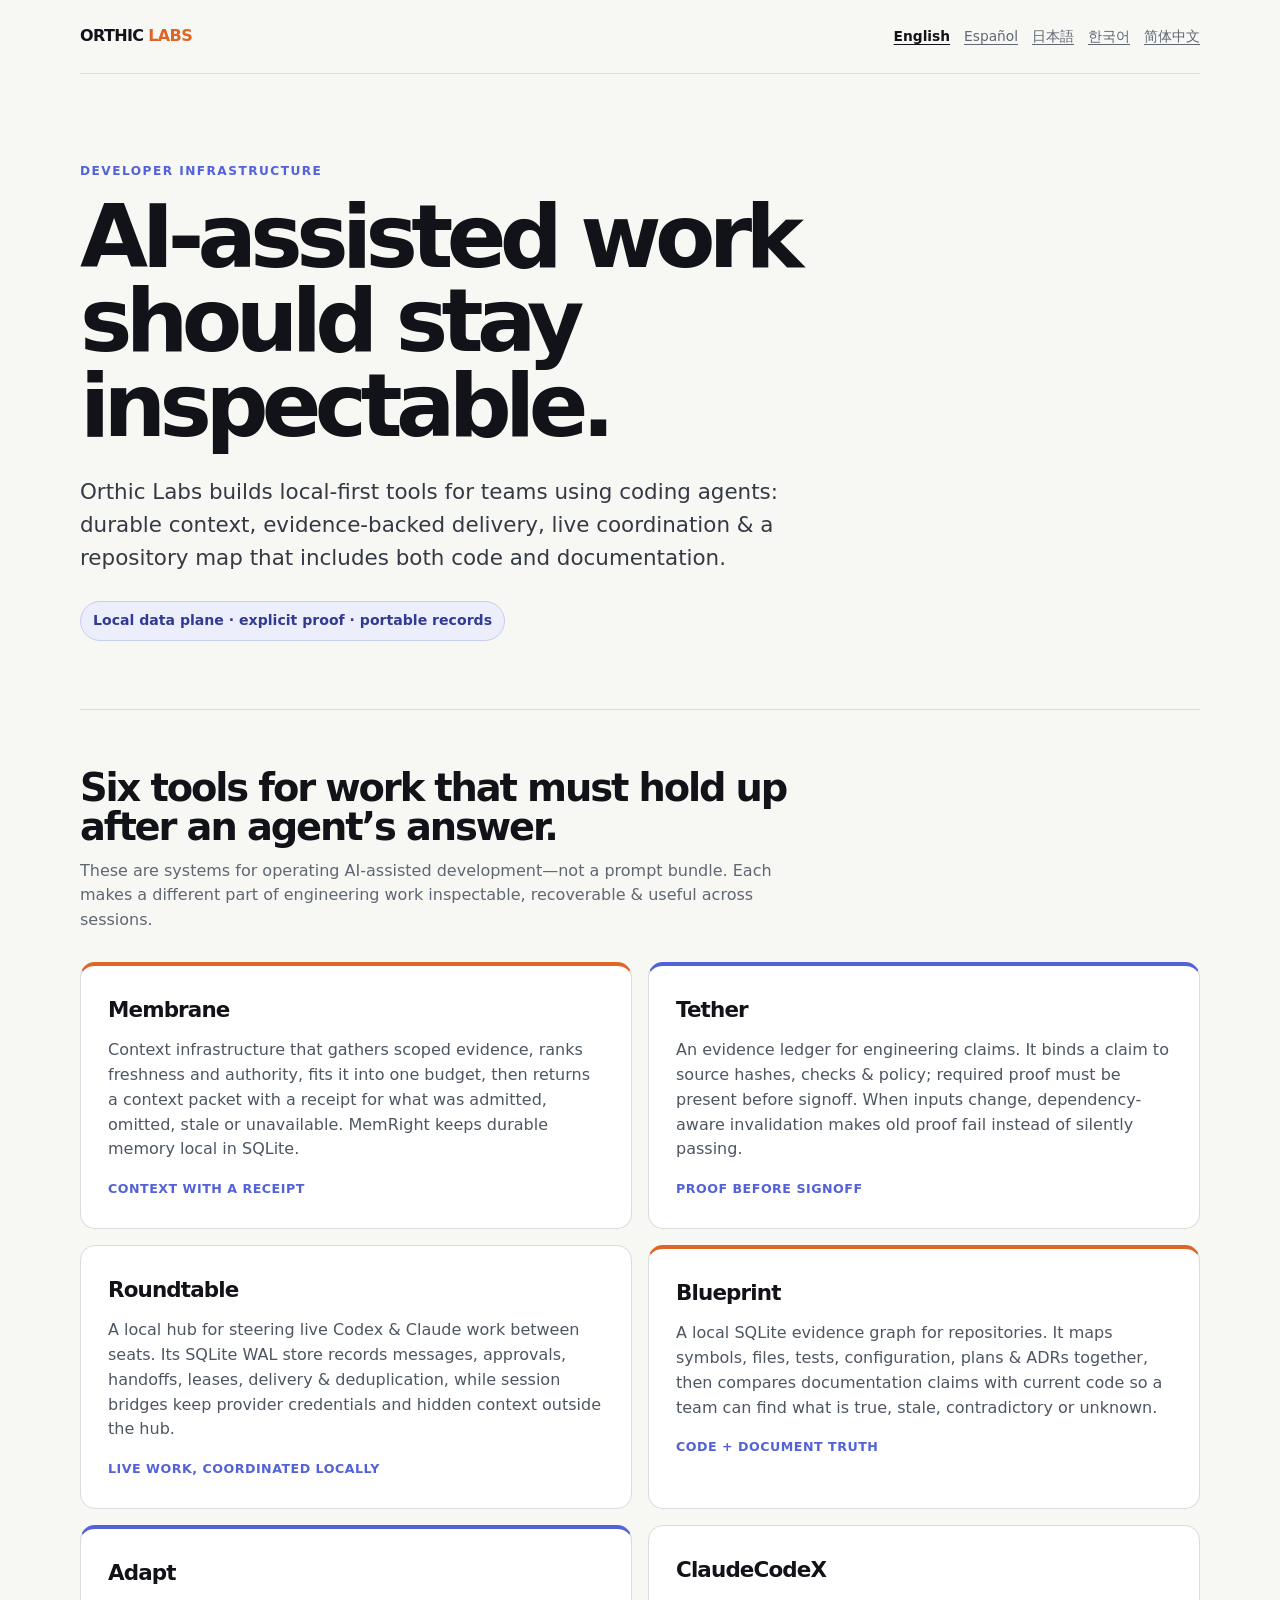
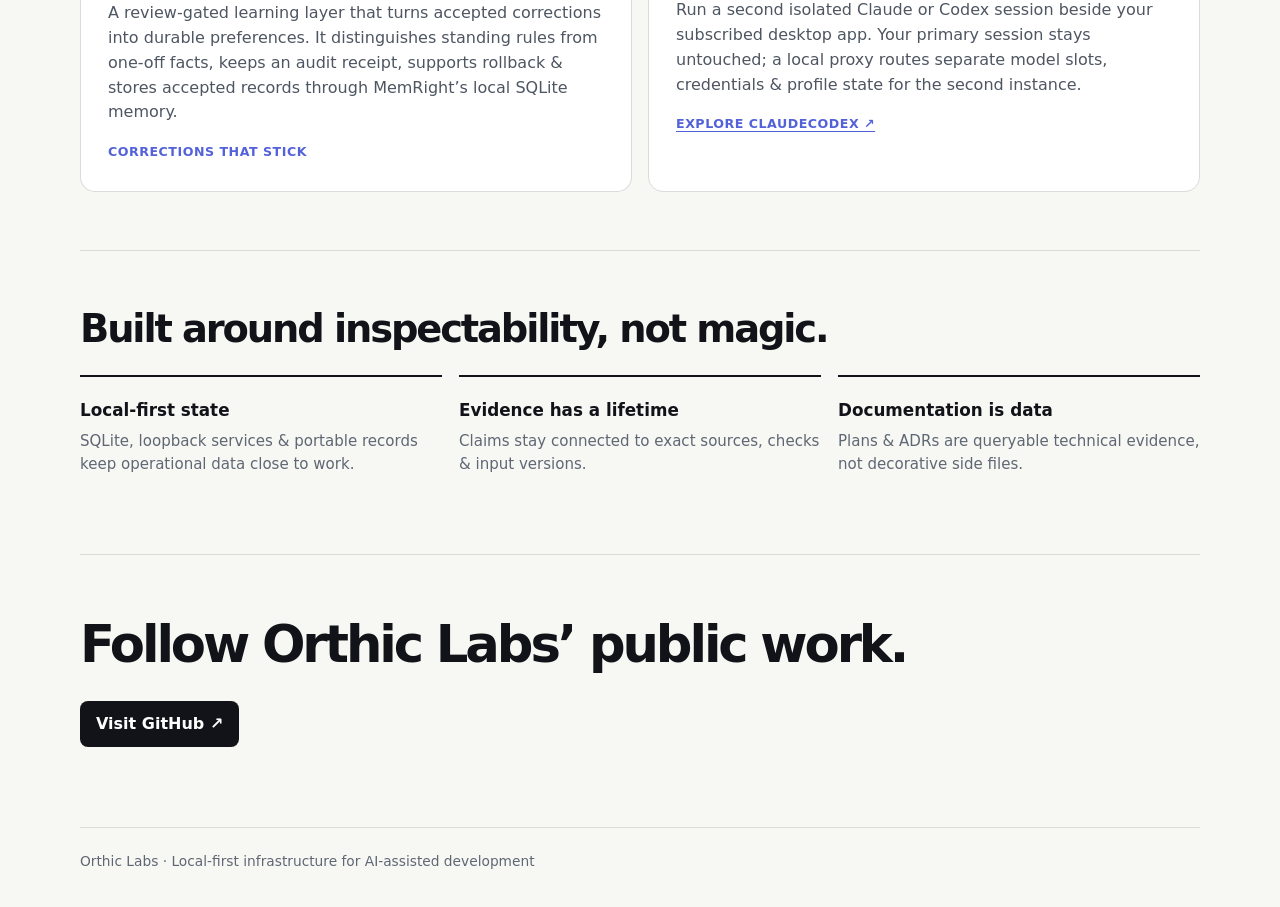
==== index.html @ ef8b1b25 "feat: launch multilingual Orthic Labs discovery site" ====
<!doctype html>
<html lang="en">
<head>
  <meta charset="utf-8">
  <meta name="viewport" content="width=device-width, initial-scale=1">
  <title>Orthic Labs — Local-first infrastructure for AI-assisted development</title>
  <meta name="description" content="Orthic Labs builds local-first developer tools for durable context, evidence-backed signoff, multi-agent delivery & code-and-document truth.">
  <meta name="robots" content="index,follow">
  <link rel="canonical" href="https://orthic-labs.github.io/">
  <link rel="alternate" hreflang="en" href="https://orthic-labs.github.io/">
  <link rel="alternate" hreflang="es" href="https://orthic-labs.github.io/es/">
  <link rel="alternate" hreflang="ja" href="https://orthic-labs.github.io/ja/">
  <link rel="alternate" hreflang="ko" href="https://orthic-labs.github.io/ko/">
  <link rel="alternate" hreflang="zh-Hans" href="https://orthic-labs.github.io/zh-hans/">
  <link rel="alternate" hreflang="x-default" href="https://orthic-labs.github.io/">
  <meta property="og:title" content="Orthic Labs — local-first AI developer infrastructure">
  <meta property="og:description" content="Context, proof, coordination & repository truth for AI-assisted development.">
  <meta property="og:type" content="website">
  <meta property="og:url" content="https://orthic-labs.github.io/">
  <link rel="stylesheet" href="/assets/site.css">
  <script type="application/ld+json">{"@context":"https://schema.org","@type":"Organization","name":"Orthic Labs","url":"https://orthic-labs.github.io/","sameAs":["https://github.com/Orthic-Labs"],"description":"Local-first infrastructure for AI-assisted development."}</script>
</head>
<body>
  <main class="shell">
    <header class="top"><a class="brand" href="/">ORTHIC <i>LABS</i></a><nav class="locale" aria-label="Language"><a aria-current="page" href="/">English</a><a href="/es/">Español</a><a href="/ja/">日本語</a><a href="/ko/">한국어</a><a href="/zh-hans/">简体中文</a></nav></header>
    <section class="hero"><p class="eyebrow">Developer infrastructure</p><h1>AI-assisted work should stay inspectable.</h1><p class="lede">Orthic Labs builds local-first tools for teams using coding agents: durable context, evidence-backed delivery, live coordination & a repository map that includes both code and documentation.</p><span class="proof">Local data plane · explicit proof · portable records</span></section>
    <section class="section"><h2>Six tools for work that must hold up after an agent’s answer.</h2><p>These are systems for operating AI-assisted development—not a prompt bundle. Each makes a different part of engineering work inspectable, recoverable & useful across sessions.</p>
      <div class="grid">
        <article class="card" id="membrane"><h3>Membrane</h3><p>Context infrastructure that gathers scoped evidence, ranks freshness and authority, fits it into one budget, then returns a context packet with a receipt for what was admitted, omitted, stale or unavailable. MemRight keeps durable memory local in SQLite.</p><span class="tag">Context with a receipt</span></article>
        <article class="card" id="tether"><h3>Tether</h3><p>An evidence ledger for engineering claims. It binds a claim to source hashes, checks & policy; required proof must be present before signoff. When inputs change, dependency-aware invalidation makes old proof fail instead of silently passing.</p><span class="tag">Proof before signoff</span></article>
        <article class="card" id="roundtable"><h3>Roundtable</h3><p>A local hub for steering live Codex & Claude work between seats. Its SQLite WAL store records messages, approvals, handoffs, leases, delivery & deduplication, while session bridges keep provider credentials and hidden context outside the hub.</p><span class="tag">Live work, coordinated locally</span></article>
        <article class="card" id="blueprint"><h3>Blueprint</h3><p>A local SQLite evidence graph for repositories. It maps symbols, files, tests, configuration, plans & ADRs together, then compares documentation claims with current code so a team can find what is true, stale, contradictory or unknown.</p><span class="tag">Code + document truth</span></article>
        <article class="card" id="adapt"><h3>Adapt</h3><p>A review-gated learning layer that turns accepted corrections into durable preferences. It distinguishes standing rules from one-off facts, keeps an audit receipt, supports rollback & stores accepted records through MemRight’s local SQLite memory.</p><span class="tag">Corrections that stick</span></article>
        <article class="card" id="claudecodex"><h3>ClaudeCodeX</h3><p>Run a second isolated Claude or Codex session beside your subscribed desktop app. Your primary session stays untouched; a local proxy routes separate model slots, credentials & profile state for the second instance.</p><a class="tag" href="https://github.com/Orthic-Labs/claudecodeX">Explore ClaudeCodeX ↗</a></article>
      </div>
    </section>
    <section class="section"><h2>Built around inspectability, not magic.</h2><div class="principles"><div class="principle"><strong>Local-first state</strong><span>SQLite, loopback services & portable records keep operational data close to work.</span></div><div class="principle"><strong>Evidence has a lifetime</strong><span>Claims stay connected to exact sources, checks & input versions.</span></div><div class="principle"><strong>Documentation is data</strong><span>Plans & ADRs are queryable technical evidence, not decorative side files.</span></div></div></section>
    <section class="cta"><h2>Follow Orthic Labs’ public work.</h2><a href="https://github.com/Orthic-Labs">Visit GitHub ↗</a></section>
  </main><footer class="shell">Orthic Labs · Local-first infrastructure for AI-assisted development</footer>
</body>
</html>
---- assets/site.css ----
:root {
  --ink: #111318;
  --muted: #5f6773;
  --paper: #f7f7f4;
  --line: #d9dcd8;
  --ember: #df6428;
  --violet: #5362d8;
  --wash: #eceefb;
}
* { box-sizing: border-box; }
html { scroll-behavior: smooth; }
body { margin: 0; color: var(--ink); background: var(--paper); font-family: Inter, ui-sans-serif, system-ui, -apple-system, BlinkMacSystemFont, "Segoe UI", sans-serif; line-height: 1.55; }
a { color: inherit; text-decoration-thickness: 1px; text-underline-offset: 3px; }
a:hover { color: var(--violet); }
.shell { width: min(1120px, calc(100% - 40px)); margin: 0 auto; }
.top { display: flex; align-items: center; justify-content: space-between; gap: 20px; padding: 24px 0; border-bottom: 1px solid var(--line); }
.brand { font-weight: 800; letter-spacing: -.04em; text-decoration: none; }
.brand i { color: var(--ember); font-style: normal; }
.locale { display: flex; flex-wrap: wrap; justify-content: flex-end; gap: 8px 14px; font-size: .86rem; color: var(--muted); }
.locale a[aria-current="page"] { color: var(--ink); font-weight: 700; }
.hero { padding: 88px 0 68px; max-width: 890px; }
.eyebrow { margin: 0 0 14px; color: var(--violet); font-size: .76rem; font-weight: 800; letter-spacing: .12em; text-transform: uppercase; }
h1 { max-width: 790px; margin: 0; font-size: clamp(2.75rem, 7vw, 5.5rem); line-height: .96; letter-spacing: -.075em; }
.lede { max-width: 700px; margin: 27px 0 0; color: #343943; font-size: clamp(1.08rem, 2vw, 1.34rem); }
.proof { display: inline-flex; margin-top: 26px; padding: 8px 12px; border: 1px solid #c8cdef; border-radius: 999px; background: var(--wash); color: #303b91; font-size: .88rem; font-weight: 700; }
.section { padding: 58px 0; border-top: 1px solid var(--line); }
.section h2 { max-width: 760px; margin: 0 0 12px; font-size: clamp(1.8rem, 3vw, 2.7rem); letter-spacing: -.055em; line-height: 1.03; }
.section > p { max-width: 700px; margin: 0; color: var(--muted); }
.grid { display: grid; grid-template-columns: repeat(2, minmax(0, 1fr)); gap: 16px; margin-top: 29px; }
.card { min-height: 245px; padding: 27px; border: 1px solid var(--line); border-radius: 15px; background: #fff; }
.card:nth-child(3n+1) { border-top: 4px solid var(--ember); }
.card:nth-child(3n+2) { border-top: 4px solid var(--violet); }
.card h3 { margin: 0; font-size: 1.34rem; letter-spacing: -.04em; }
.card p { margin: 12px 0 0; color: #4e5662; }
.tag { display: inline-block; margin-top: 17px; color: var(--violet); font-size: .79rem; font-weight: 800; letter-spacing: .04em; text-transform: uppercase; }
.principles { display: grid; grid-template-columns: repeat(3, 1fr); gap: 17px; margin-top: 26px; }
.principle { padding: 20px 0; border-top: 2px solid var(--ink); }
.principle strong { display: block; font-size: 1.05rem; }
.principle span { display: block; margin-top: 7px; color: var(--muted); font-size: .94rem; }
.cta { padding: 50px 0 80px; border-top: 1px solid var(--line); }
.cta h2 { margin: 0 0 16px; font-size: clamp(1.8rem, 4vw, 3.2rem); letter-spacing: -.06em; }
.cta a { display: inline-block; padding: 11px 16px; border-radius: 8px; background: var(--ink); color: white; font-weight: 700; text-decoration: none; }
.cta a:hover { background: var(--violet); color: white; }
footer { padding: 23px 0 34px; border-top: 1px solid var(--line); color: var(--muted); font-size: .86rem; }
@media (max-width: 700px) { .top { align-items: flex-start; flex-direction: column; } .locale { justify-content: flex-start; } .hero { padding: 58px 0 50px; } .grid, .principles { grid-template-columns: 1fr; } .card { min-height: 0; } }
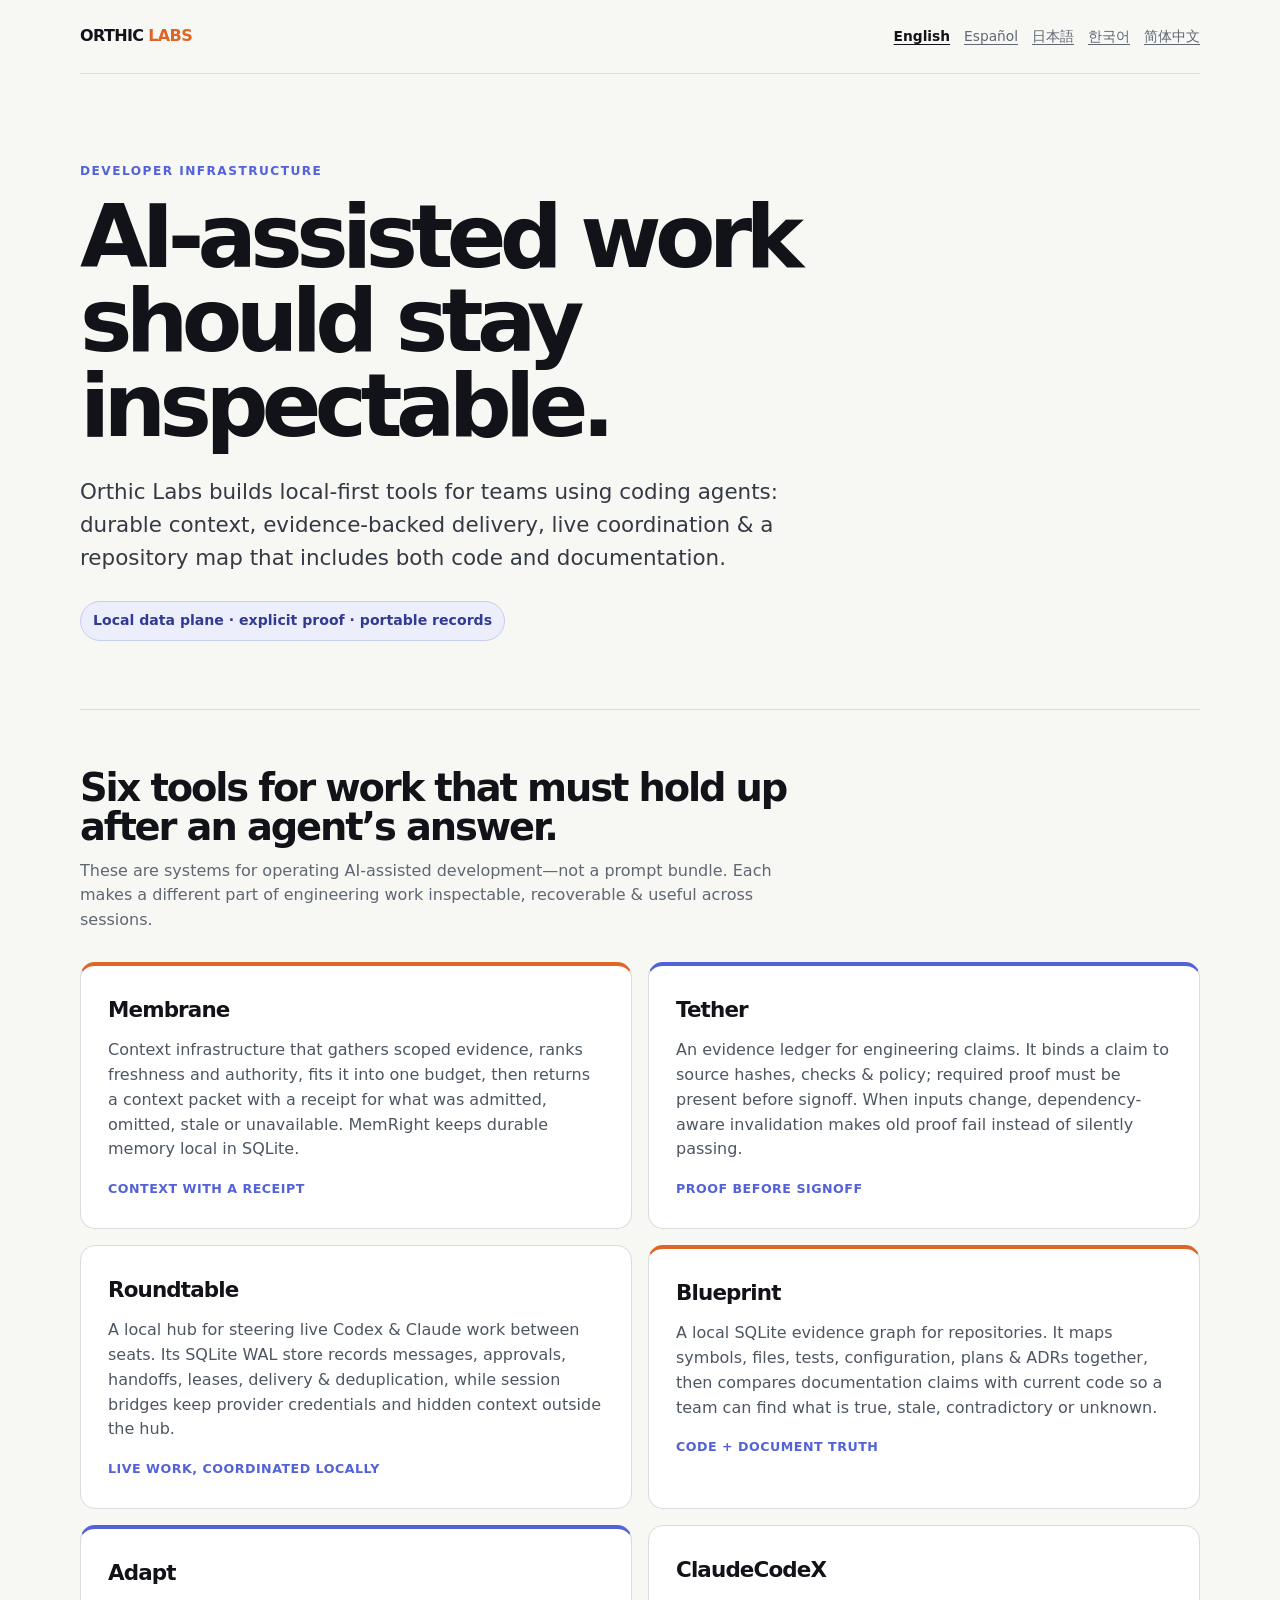
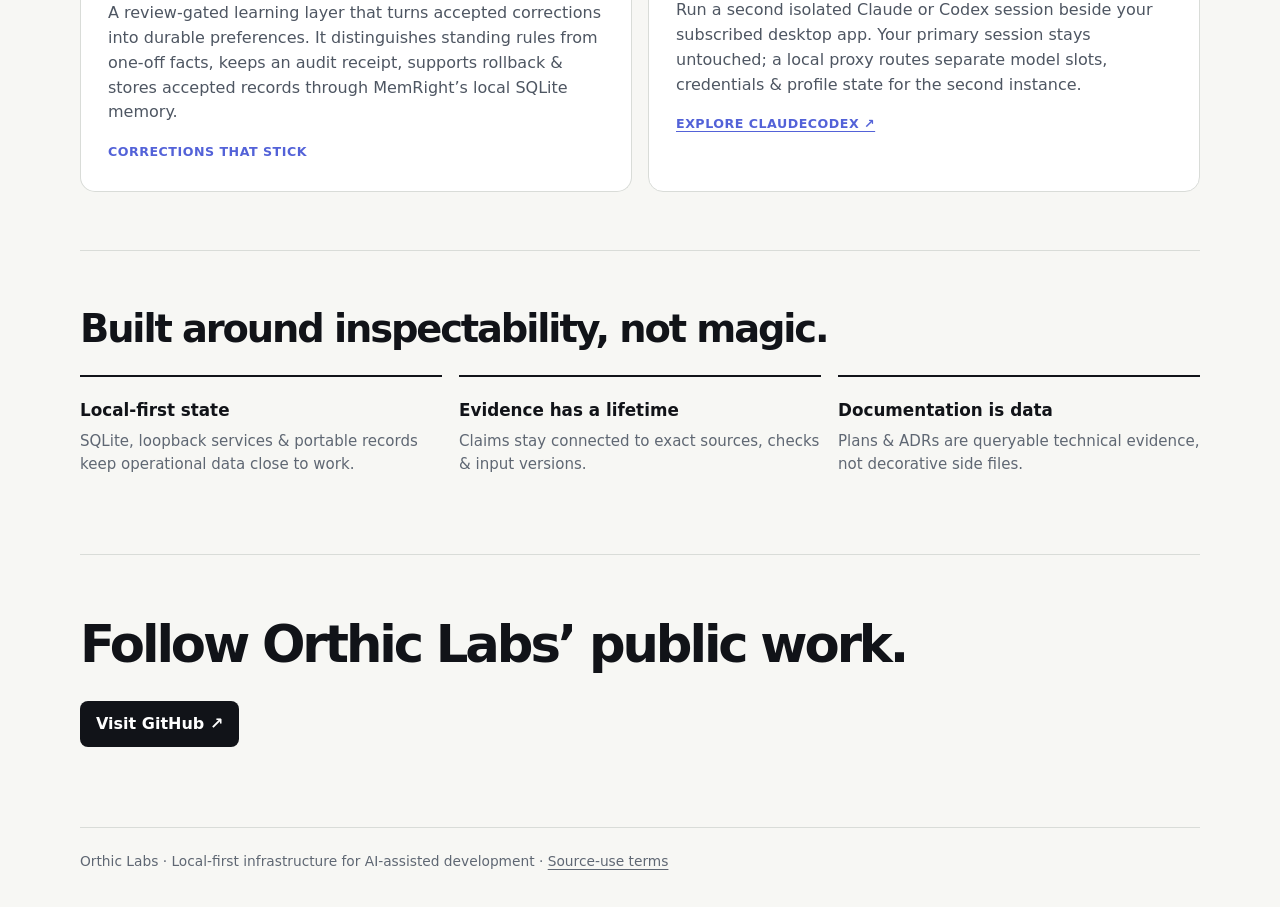
==== commit 2376dbcb: "legal: publish source-use terms" ====
--- a/index.html
+++ b/index.html
@@ -36,6 +36,6 @@
     </section>
     <section class="section"><h2>Built around inspectability, not magic.</h2><div class="principles"><div class="principle"><strong>Local-first state</strong><span>SQLite, loopback services & portable records keep operational data close to work.</span></div><div class="principle"><strong>Evidence has a lifetime</strong><span>Claims stay connected to exact sources, checks & input versions.</span></div><div class="principle"><strong>Documentation is data</strong><span>Plans & ADRs are queryable technical evidence, not decorative side files.</span></div></div></section>
     <section class="cta"><h2>Follow Orthic Labs’ public work.</h2><a href="https://github.com/Orthic-Labs">Visit GitHub ↗</a></section>
-  </main><footer class="shell">Orthic Labs · Local-first infrastructure for AI-assisted development</footer>
+  </main><footer class="shell">Orthic Labs · Local-first infrastructure for AI-assisted development · <a href="https://github.com/Orthic-Labs/orthic-labs.github.io/blob/main/LICENSE">Source-use terms</a></footer>
 </body>
 </html>
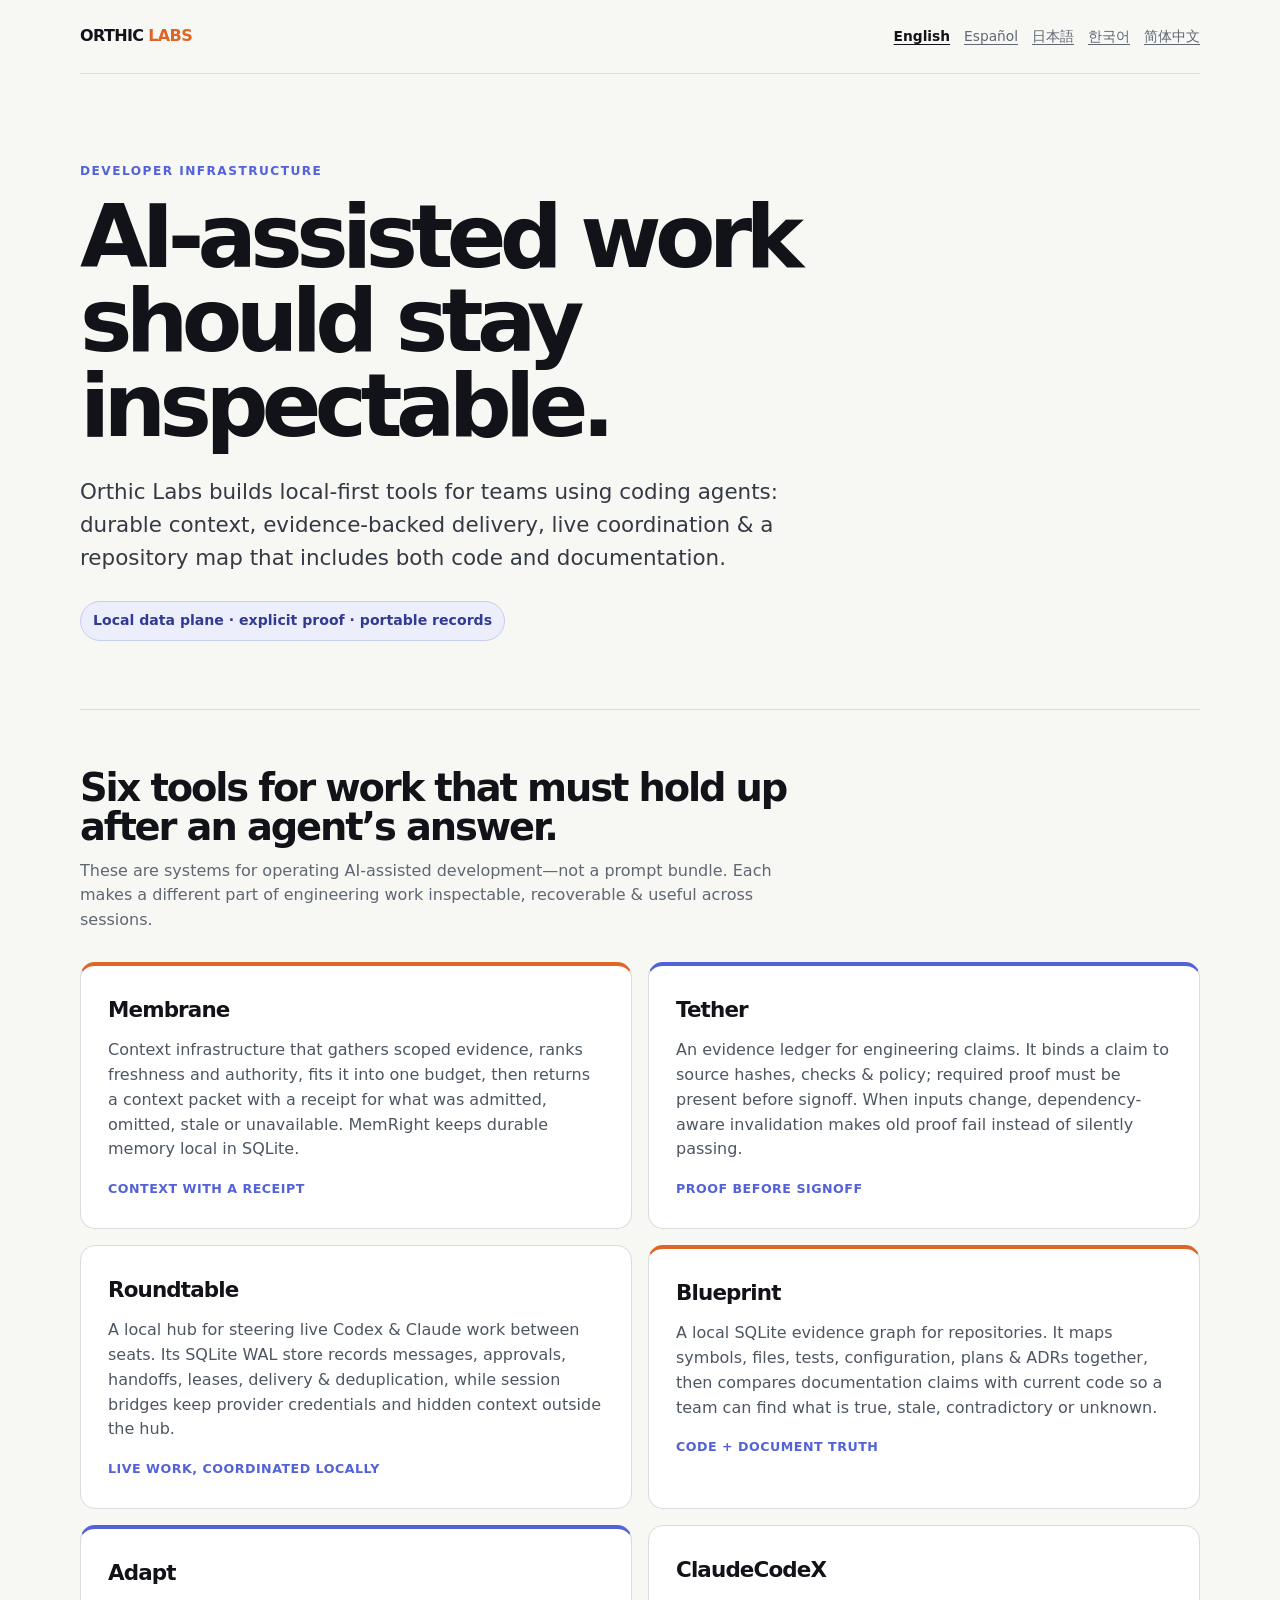
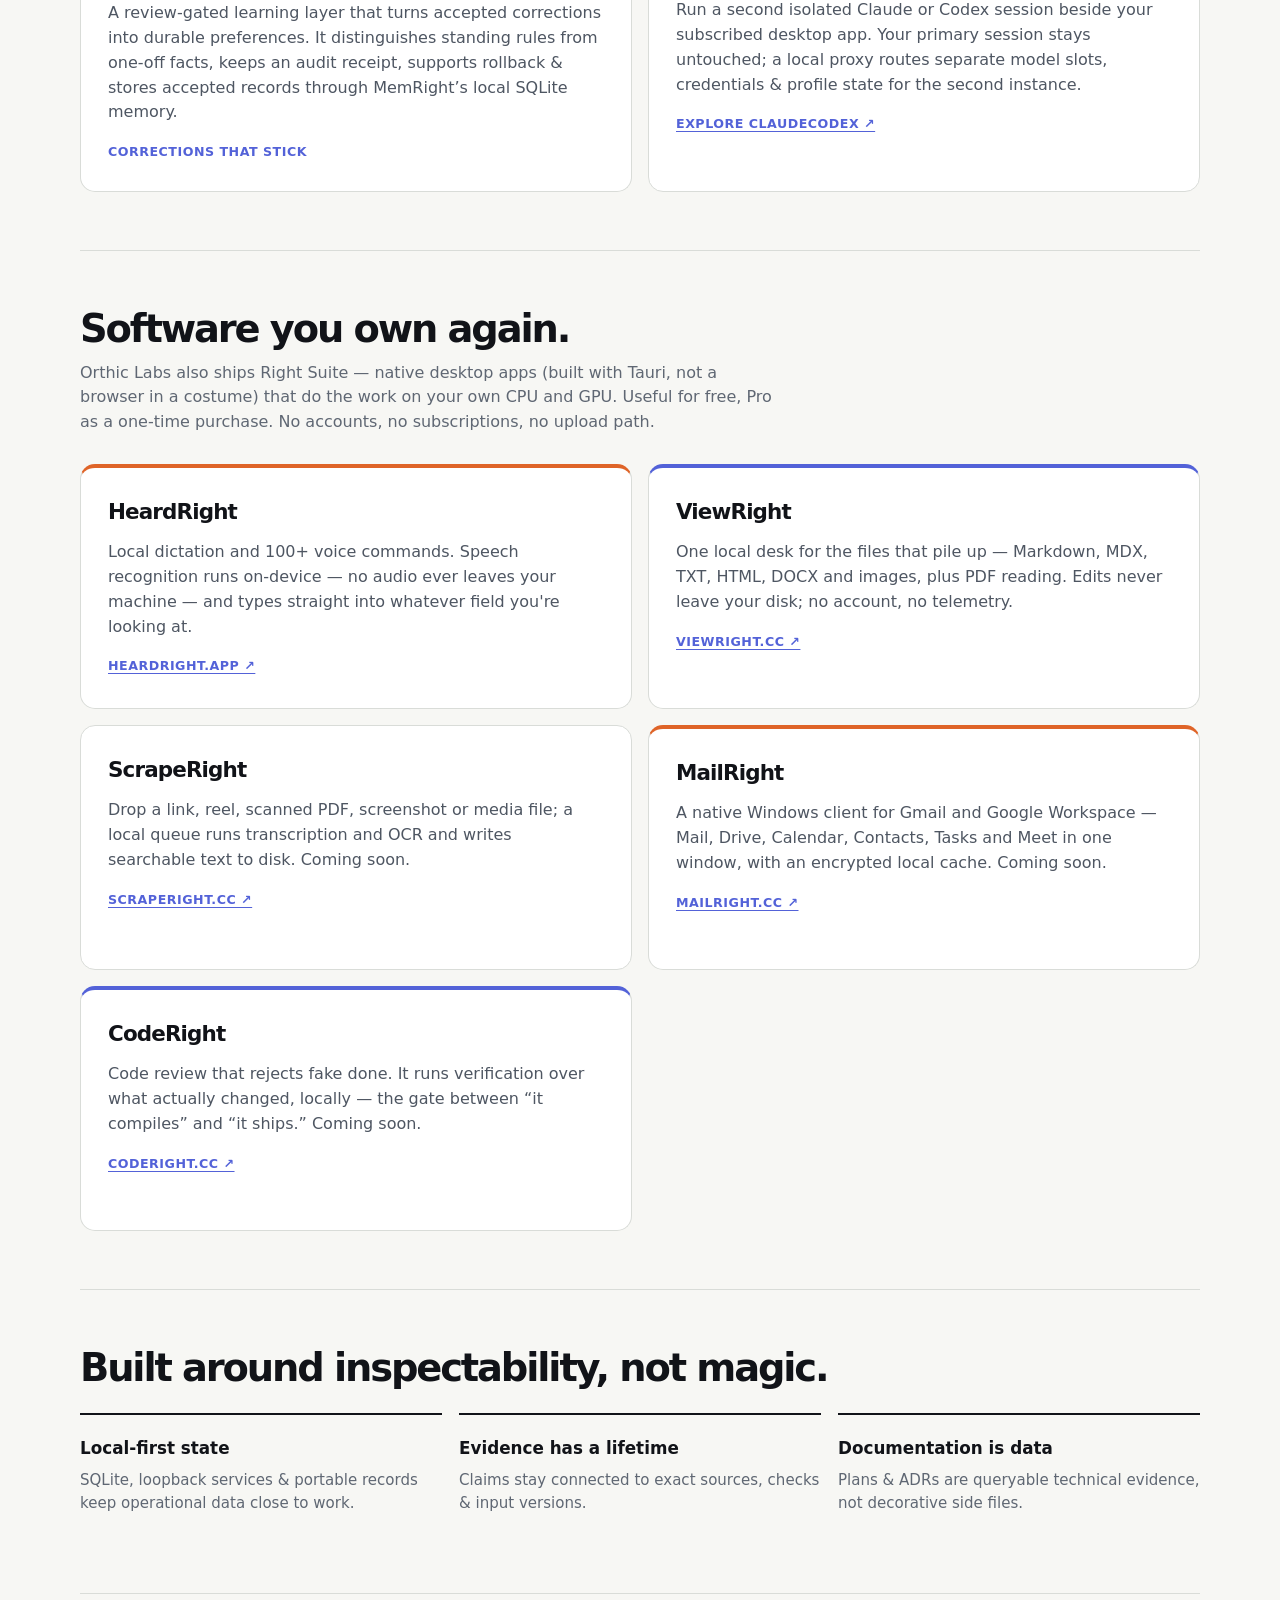
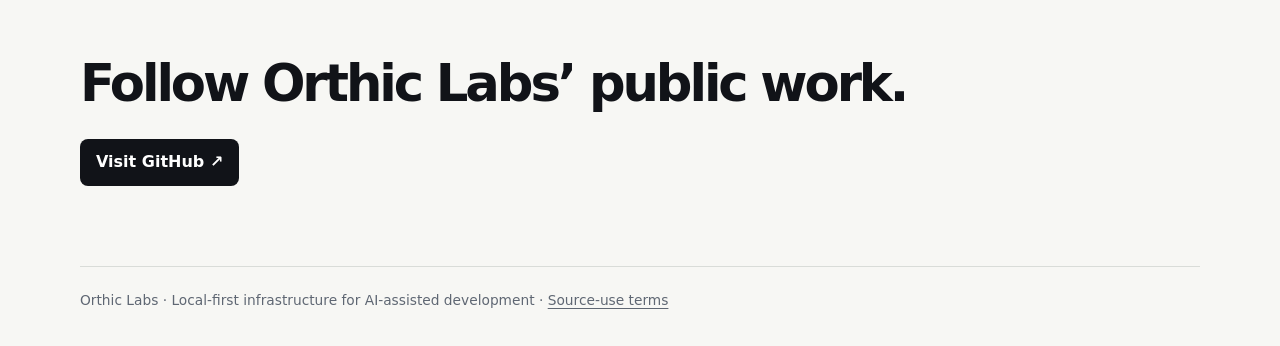
==== commit dc54d233: "feat: fold Right Suite desktop apps into all locales Add a 'Software you own again' section (HeardRi" ====
--- a/index.html
+++ b/index.html
@@ -34,7 +34,14 @@
         <article class="card" id="claudecodex"><h3>ClaudeCodeX</h3><p>Run a second isolated Claude or Codex session beside your subscribed desktop app. Your primary session stays untouched; a local proxy routes separate model slots, credentials & profile state for the second instance.</p><a class="tag" href="https://github.com/Orthic-Labs/claudecodeX">Explore ClaudeCodeX ↗</a></article>
       </div>
     </section>
-    <section class="section"><h2>Built around inspectability, not magic.</h2><div class="principles"><div class="principle"><strong>Local-first state</strong><span>SQLite, loopback services & portable records keep operational data close to work.</span></div><div class="principle"><strong>Evidence has a lifetime</strong><span>Claims stay connected to exact sources, checks & input versions.</span></div><div class="principle"><strong>Documentation is data</strong><span>Plans & ADRs are queryable technical evidence, not decorative side files.</span></div></div></section>
+<section class="section" id="right-suite"><h2>Software you own again.</h2><p>Orthic Labs also ships Right Suite — native desktop apps (built with Tauri, not a browser in a costume) that do the work on your own CPU and GPU. Useful for free, Pro as a one-time purchase. No accounts, no subscriptions, no upload path.</p><div class="grid">
+        <article class="card"><h3>HeardRight</h3><p>Local dictation and 100+ voice commands. Speech recognition runs on-device — no audio ever leaves your machine — and types straight into whatever field you're looking at.</p><a class="tag" href="https://heardright.app">heardright.app ↗</a></article>
+        <article class="card"><h3>ViewRight</h3><p>One local desk for the files that pile up — Markdown, MDX, TXT, HTML, DOCX and images, plus PDF reading. Edits never leave your disk; no account, no telemetry.</p><a class="tag" href="https://viewright.cc">viewright.cc ↗</a></article>
+        <article class="card"><h3>ScrapeRight</h3><p>Drop a link, reel, scanned PDF, screenshot or media file; a local queue runs transcription and OCR and writes searchable text to disk. Coming soon.</p><a class="tag" href="https://scraperight.cc">scraperight.cc ↗</a></article>
+        <article class="card"><h3>MailRight</h3><p>A native Windows client for Gmail and Google Workspace — Mail, Drive, Calendar, Contacts, Tasks and Meet in one window, with an encrypted local cache. Coming soon.</p><a class="tag" href="https://mailright.cc">mailright.cc ↗</a></article>
+        <article class="card"><h3>CodeRight</h3><p>Code review that rejects fake done. It runs verification over what actually changed, locally — the gate between “it compiles” and “it ships.” Coming soon.</p><a class="tag" href="https://coderight.cc">coderight.cc ↗</a></article>
+      </div></section>
+        <section class="section"><h2>Built around inspectability, not magic.</h2><div class="principles"><div class="principle"><strong>Local-first state</strong><span>SQLite, loopback services & portable records keep operational data close to work.</span></div><div class="principle"><strong>Evidence has a lifetime</strong><span>Claims stay connected to exact sources, checks & input versions.</span></div><div class="principle"><strong>Documentation is data</strong><span>Plans & ADRs are queryable technical evidence, not decorative side files.</span></div></div></section>
     <section class="cta"><h2>Follow Orthic Labs’ public work.</h2><a href="https://github.com/Orthic-Labs">Visit GitHub ↗</a></section>
   </main><footer class="shell">Orthic Labs · Local-first infrastructure for AI-assisted development · <a href="https://github.com/Orthic-Labs/orthic-labs.github.io/blob/main/LICENSE">Source-use terms</a></footer>
 </body>
